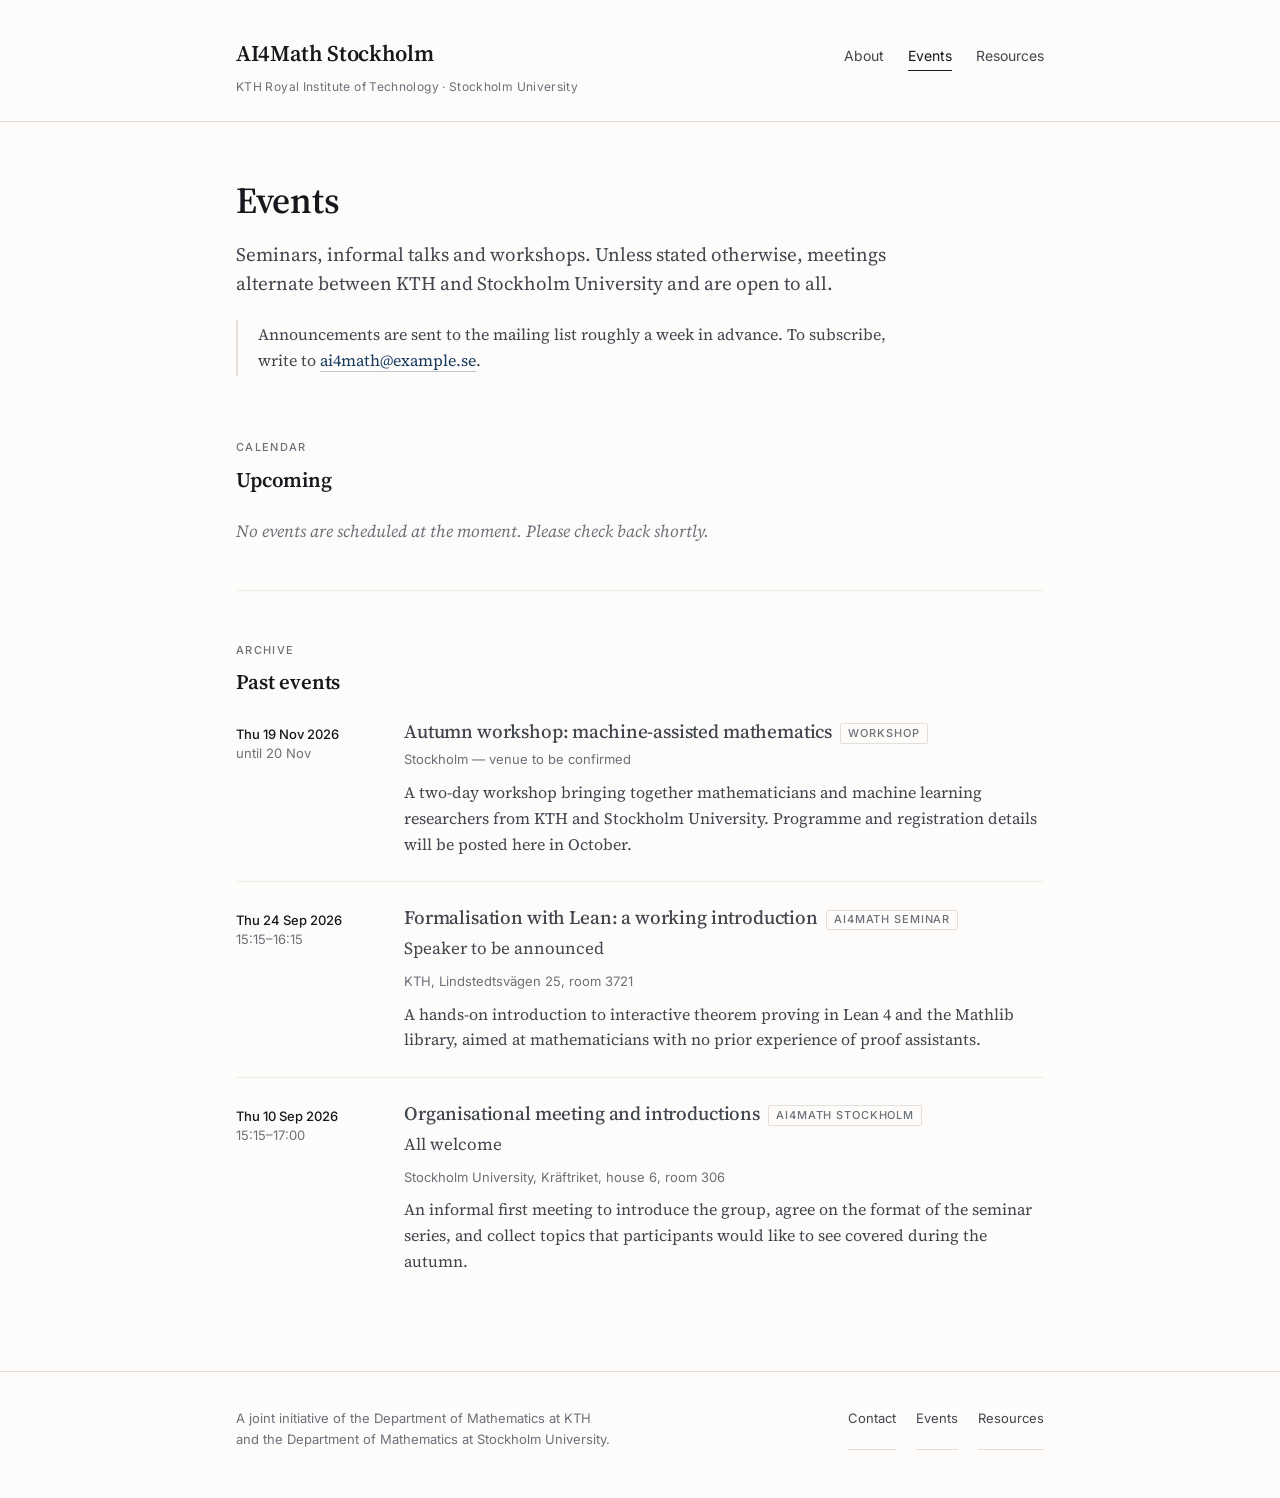
==== events.html @ a1bdc97b "Initial commit" ====
<!doctype html>
<html lang="en">
<head>
  <meta charset="utf-8">
  <meta name="viewport" content="width=device-width, initial-scale=1">
  <title>Events — AI4Math Stockholm</title>
  <link rel="preconnect" href="https://fonts.googleapis.com">
  <link rel="preconnect" href="https://fonts.gstatic.com" crossorigin>
  <link rel="stylesheet" href="https://fonts.googleapis.com/css2?family=Inter:wght@400;500&family=Source+Serif+4:ital,opsz,wght@0,8..60,400;0,8..60,500;0,8..60,600;1,8..60,400&display=swap">
  <link rel="stylesheet" href="assets/style.css">
  <link rel="icon" href="data:image/svg+xml,%3Csvg xmlns='http://www.w3.org/2000/svg' viewBox='0 0 32 32'%3E%3Crect width='32' height='32' fill='%2317395f'/%3E%3Ctext x='16' y='23' font-family='Georgia,serif' font-size='19' fill='%23fdfcfa' text-anchor='middle'%3EA%3C/text%3E%3C/svg%3E">
</head>

<!-- The words on this page are not here. They live in content/events.md,
     and the name, menu and footer live in content/settings.txt.
     See EDITING.md. This file only sets the page up. -->

<body data-page="events">
  <a class="skip" href="#main">Skip to content</a>
  <header class="masthead" id="masthead"></header>
  <main id="main">
    <div class="wrap" id="content">
      <noscript>
        <div class="hero prose">
          <p class="callout">This page is assembled in the browser and needs JavaScript. The same text can be read in the file <code>content/events.md</code>.</p>
        </div>
      </noscript>
    </div>
  </main>
  <footer class="footer" id="site-footer"></footer>
  <script src="assets/markdown.js?v=2"></script>
  <script src="assets/events.js?v=2"></script>
  <script src="assets/site.js?v=2"></script>
</body>
</html>
---- assets/style.css ----
/* ---------------------------------------------------------------
   AI4Math Stockholm — stylesheet
   Neutral, print-inspired academic layout. Edit the tokens below
   to adjust palette, measure, and rhythm site-wide.
   --------------------------------------------------------------- */

:root {
  --paper:      #fdfcfa;
  --ink:        #16181d;
  --ink-soft:   #40454e;
  --muted:      #6b7079;
  --rule:       #e2e0d9;
  --rule-soft:  #eeece6;
  --accent:     #17395f;
  --accent-lit: #2c5f96;

  --serif: "Source Serif 4", "Iowan Old Style", "Palatino Linotype", Palatino, Georgia, serif;
  --sans: "Inter", -apple-system, BlinkMacSystemFont, "Segoe UI", Helvetica, Arial, sans-serif;

  --measure: 42rem;
  --wide: 54rem;
  --gutter: 1.75rem;
}

*, *::before, *::after { box-sizing: border-box; }

html { -webkit-text-size-adjust: 100%; }

body {
  margin: 0;
  background: var(--paper);
  color: var(--ink);
  font-family: var(--serif);
  font-size: 1.0625rem;
  line-height: 1.62;
  font-synthesis-weight: none;
  -webkit-font-smoothing: antialiased;
  text-rendering: optimizeLegibility;
}

/* --- typography ------------------------------------------------ */

h1, h2, h3 { font-weight: 600; line-height: 1.22; letter-spacing: -0.008em; margin: 0; }
h1 { font-size: 1.9rem; }
h2 { font-size: 1.3rem; }
h3 { font-size: 1.0625rem; }

p { margin: 0 0 1.1em; }
p:last-child { margin-bottom: 0; }

a { color: var(--accent); text-decoration: none; border-bottom: 1px solid rgba(23, 57, 95, 0.28); transition: border-color 120ms ease, color 120ms ease; }
a:hover { color: var(--accent-lit); border-bottom-color: currentColor; }

strong { font-weight: 600; }

.lede { font-size: 1.1875rem; line-height: 1.55; color: var(--ink-soft); }

.label {
  font-family: var(--sans);
  font-size: 0.6875rem;
  font-weight: 500;
  letter-spacing: 0.12em;
  text-transform: uppercase;
  color: var(--muted);
}

.muted { color: var(--muted); }

/* --- shell ------------------------------------------------------ */

.wrap { width: 100%; max-width: var(--wide); margin: 0 auto; padding: 0 var(--gutter); }
.prose { max-width: var(--measure); }

.skip {
  position: absolute; left: -9999px; top: 0;
  background: var(--ink); color: var(--paper);
  padding: 0.6rem 1rem; font-family: var(--sans); font-size: 0.875rem;
}
.skip:focus { left: 0; z-index: 10; }

/* --- masthead --------------------------------------------------- */

.masthead { border-bottom: 1px solid var(--rule); padding: 2.25rem 0 1.5rem; }
.masthead__inner {
  display: flex; flex-wrap: wrap; align-items: baseline;
  justify-content: space-between; gap: 1rem 2rem;
}

.wordmark { display: inline-block; border: 0; color: var(--ink); }
.wordmark:hover { color: var(--ink); }
.wordmark__name { font-size: 1.4rem; font-weight: 600; letter-spacing: -0.015em; display: block; }
.wordmark__hosts {
  display: block; margin-top: 0.3rem;
  font-family: var(--sans); font-size: 0.75rem; letter-spacing: 0.03em; color: var(--muted);
}

.nav { display: flex; gap: 1.5rem; font-family: var(--sans); font-size: 0.875rem; }
.nav a { color: var(--ink-soft); border-bottom: 1px solid transparent; padding-bottom: 2px; }
.nav a:hover { color: var(--ink); border-bottom-color: var(--rule); }
.nav a[aria-current="page"] { color: var(--ink); border-bottom-color: var(--ink); }

/* --- page sections ---------------------------------------------- */

main { padding: 3.5rem 0 4.5rem; }

.hero { margin-bottom: 3.5rem; }
.hero h1 { font-size: 2.3rem; margin-bottom: 1.1rem; }

.section { padding-top: 2.75rem; margin-top: 2.75rem; border-top: 1px solid var(--rule-soft); }
.section:first-of-type { padding-top: 0; margin-top: 0; border-top: 0; }
.section__head { margin-bottom: 1.6rem; }
.section__head h2 { margin-top: 0.45rem; }

/* --- events ------------------------------------------------------ */

.events { list-style: none; margin: 0; padding: 0; }

.event {
  display: grid;
  grid-template-columns: 8.5rem 1fr;
  gap: 0 2rem;
  padding: 1.5rem 0;
  border-top: 1px solid var(--rule-soft);
}
.event:first-child { border-top: 0; padding-top: 0; }

.event__when { font-family: var(--sans); font-size: 0.8125rem; line-height: 1.5; color: var(--muted); padding-top: 0.28rem; }
.event__date { display: block; color: var(--ink); font-weight: 500; }
.event__time { display: block; }
.event__title { font-size: 1.1875rem; font-weight: 600; margin: 0 0 0.35rem; }
.event__speaker { display: block; margin-bottom: 0.5rem; color: var(--ink-soft); }
.event__meta { font-family: var(--sans); font-size: 0.8125rem; color: var(--muted); margin-bottom: 0.6rem; }
.event__abstract { font-size: 1rem; color: var(--ink-soft); margin-bottom: 0.5rem; }
.event__links { font-family: var(--sans); font-size: 0.8125rem; }
.event__links a + a { margin-left: 1rem; }

.tag {
  display: inline-block; font-family: var(--sans); font-size: 0.6875rem;
  letter-spacing: 0.08em; text-transform: uppercase; color: var(--muted);
  border: 1px solid var(--rule); border-radius: 2px; padding: 0.15rem 0.45rem;
  vertical-align: 0.14em; margin-left: 0.5rem; white-space: nowrap;
}

.event--past .event__title { font-weight: 500; }
.event--past { color: var(--ink-soft); }

.empty { color: var(--muted); font-style: italic; }

/* --- resource lists ---------------------------------------------- */

.res { list-style: none; margin: 0; padding: 0; }
.res li { padding: 0.7rem 0; border-top: 1px solid var(--rule-soft); }
.res li:first-child { border-top: 0; }
.res__title { font-weight: 600; }
.res__note { display: block; font-size: 0.9375rem; color: var(--muted); margin-top: 0.1rem; }

.subhead { margin: 2rem 0 0.9rem; font-size: 1rem; font-weight: 600; }
.subhead:first-child { margin-top: 0; }

/* --- callout ------------------------------------------------------ */

.callout {
  border-left: 2px solid var(--rule);
  padding: 0.15rem 0 0.15rem 1.25rem;
  color: var(--ink-soft);
  font-size: 1rem;
}

/* --- footer -------------------------------------------------------- */

.footer { border-top: 1px solid var(--rule); padding: 2.25rem 0 3rem; font-family: var(--sans); font-size: 0.8125rem; color: var(--muted); }
.footer__inner { display: flex; flex-wrap: wrap; gap: 1rem 2.5rem; justify-content: space-between; }
.footer a { color: var(--ink-soft); border-bottom-color: var(--rule); }
.footer a:hover { color: var(--ink); }
.footer__links { display: flex; flex-wrap: wrap; gap: 1.25rem; }

/* --- notes and messages ------------------------------------------- */

.section__note { max-width: var(--measure); margin-top: 1.75rem; }

.notice {
  max-width: var(--measure);
  border-left: 2px solid var(--accent);
  background: #f6f4ef;
  padding: 0.9rem 1.1rem;
  margin: 0 0 2rem;
  font-size: 0.9375rem;
  color: var(--ink-soft);
}
.notice__title { font-weight: 600; color: var(--ink); margin-bottom: 0.4rem; }
.notice ul { margin: 0; padding-left: 1.1rem; }
.notice li + li { margin-top: 0.35rem; }

/* --- responsive ------------------------------------------------------ */

@media (max-width: 46rem) {
  :root { --gutter: 1.25rem; }
  .masthead { padding-top: 1.75rem; }
  .hero h1 { font-size: 1.85rem; }
  .event { grid-template-columns: 1fr; gap: 0.5rem; }
  .event__when { padding-top: 0; }
  .event__date, .event__time { display: inline; }
  .event__time::before { content: " \00b7 "; }
}

@media print {
  body { background: #fff; }
  .nav, .footer__links { display: none; }
  a { color: #000; border: 0; }
}
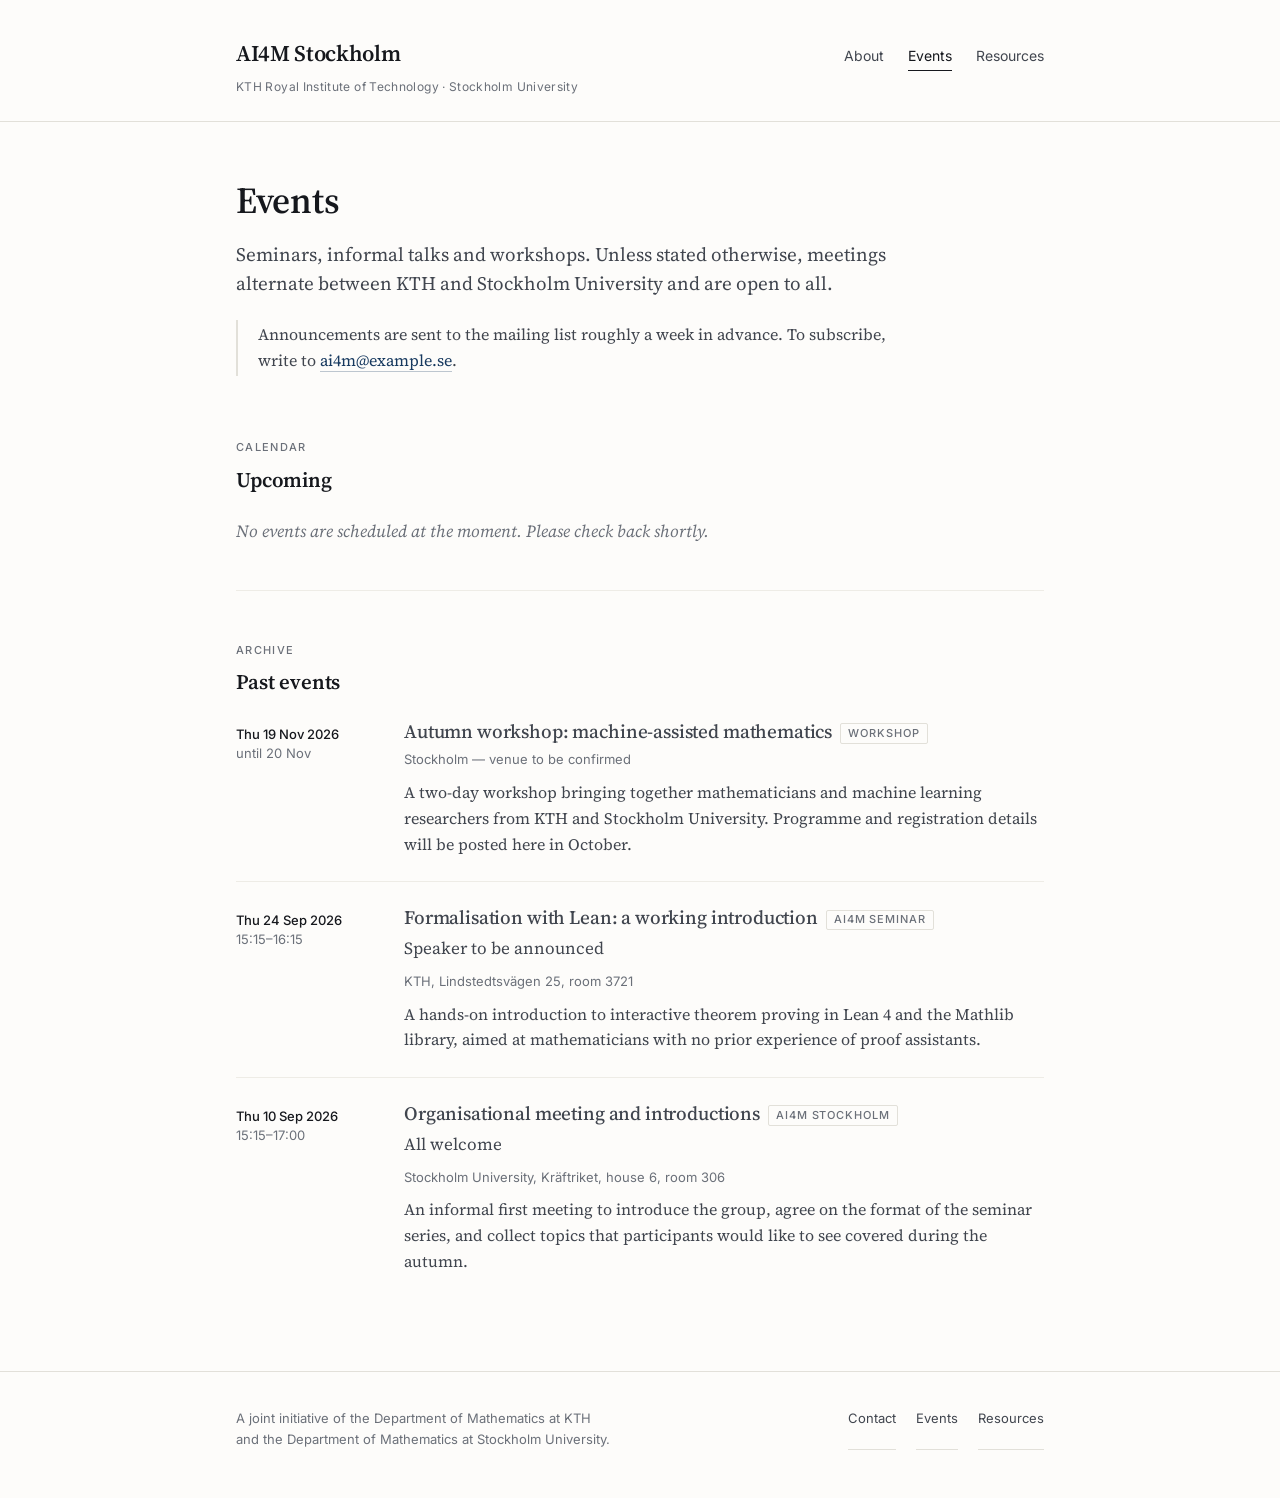
==== commit 70f975d9: "Rename the site from AI4Math Stockholm to AI4M Stockholm Co-Authored-By: Claude Opus 5 <noreply@anth" ====
--- a/events.html
+++ b/events.html
@@ -3,7 +3,7 @@
 <head>
   <meta charset="utf-8">
   <meta name="viewport" content="width=device-width, initial-scale=1">
-  <title>Events — AI4Math Stockholm</title>
+  <title>Events — AI4M Stockholm</title>
   <link rel="preconnect" href="https://fonts.googleapis.com">
   <link rel="preconnect" href="https://fonts.gstatic.com" crossorigin>
   <link rel="stylesheet" href="https://fonts.googleapis.com/css2?family=Inter:wght@400;500&family=Source+Serif+4:ital,opsz,wght@0,8..60,400;0,8..60,500;0,8..60,600;1,8..60,400&display=swap">
--- a/assets/style.css
+++ b/assets/style.css
@@ -1,5 +1,5 @@
 /* ---------------------------------------------------------------
-   AI4Math Stockholm — stylesheet
+   AI4M Stockholm — stylesheet
    Neutral, print-inspired academic layout. Edit the tokens below
    to adjust palette, measure, and rhythm site-wide.
    --------------------------------------------------------------- */
